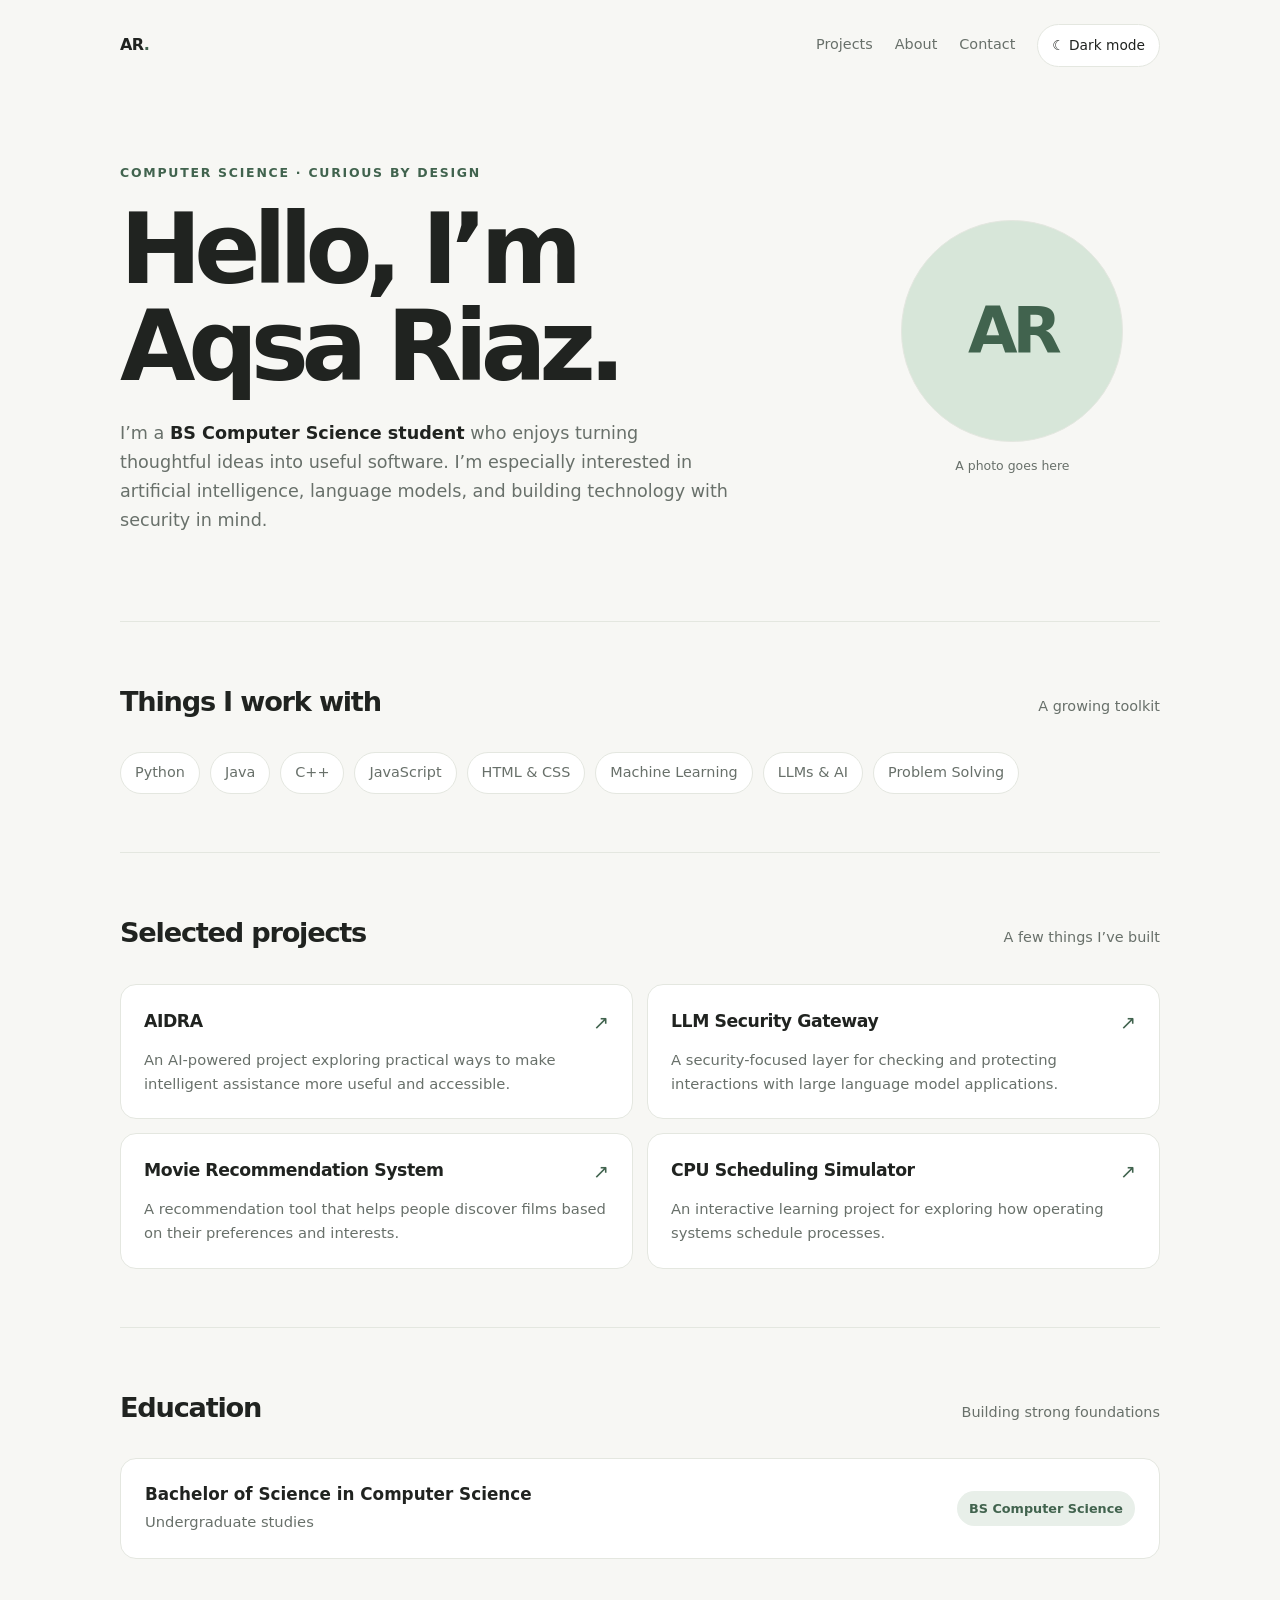
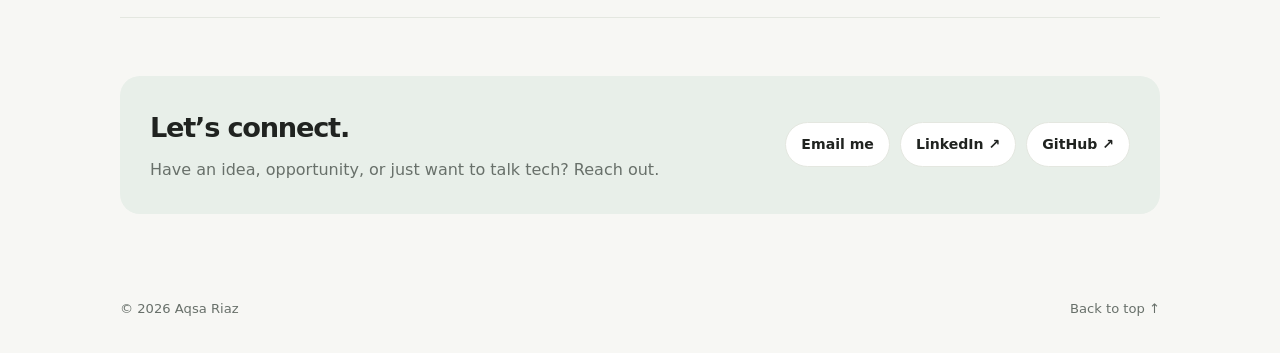
==== index.html @ 2c0501d6 "Rename index.html.Html to index.html" ====
<!doctype html>
<html lang="en" data-theme="light">
<head>
<meta charset="utf-8">
<meta name="viewport" content="width=device-width, initial-scale=1">
<meta name="theme-color" content="#f7f7f4">
<meta name="description" content="Portfolio of Aqsa Riaz, a computer science student interested in AI, security, and thoughtful software.">
<title>Aqsa Riaz — Computer Science</title>
<style>
:root{color-scheme:light;--bg:#f7f7f4;--surface:#fff;--ink:#202320;--muted:#68706a;--line:#e4e7e0;--accent:#41634e;--accent-soft:#e8efe9;--glow:#d7e6d9;--shadow:0 16px 50px rgba(38,48,38,.07)}
[data-theme="dark"]{color-scheme:dark;--bg:#151916;--surface:#1e241f;--ink:#edf0e9;--muted:#a5afa5;--line:#343d35;--accent:#b3d4b6;--accent-soft:#29372c;--glow:#27362b;--shadow:0 16px 50px rgba(0,0,0,.18)}
*{box-sizing:border-box}html{scroll-behavior:smooth}body{margin:0;background:var(--bg);color:var(--ink);font:16px/1.65 system-ui,-apple-system,"Segoe UI",sans-serif;transition:background .25s,color .25s}a{color:inherit}a:focus-visible,button:focus-visible{outline:3px solid var(--accent);outline-offset:4px}.wrap{width:min(1040px,calc(100% - 40px));margin:auto}.topbar{display:flex;justify-content:space-between;align-items:center;padding:24px 0}.wordmark{font-weight:750;letter-spacing:-.04em;text-decoration:none}.top-actions{display:flex;gap:22px;align-items:center}.top-actions a{font-size:.9rem;color:var(--muted);text-decoration:none}.top-actions a:hover{color:var(--ink)}.theme-toggle{border:1px solid var(--line);background:var(--surface);color:var(--ink);border-radius:999px;padding:9px 14px;font:inherit;font-size:.86rem;cursor:pointer}.hero{display:grid;grid-template-columns:1.4fr .6fr;gap:56px;align-items:center;padding:72px 0 86px}.eyebrow{color:var(--accent);font-size:.78rem;letter-spacing:.14em;text-transform:uppercase;font-weight:750}.hero h1{font-size:clamp(3.2rem,8vw,6.1rem);line-height:.99;letter-spacing:-.075em;margin:18px 0 24px;max-width:700px}.hero p{max-width:610px;color:var(--muted);font-size:1.1rem;margin:0}.hero p strong{color:var(--ink);font-weight:650}.portrait-wrap{position:relative;justify-self:center}.portrait{display:grid;place-items:center;width:222px;aspect-ratio:1;border-radius:50%;background:var(--glow);border:1px solid var(--line);color:var(--accent);font-size:4rem;font-weight:700;letter-spacing:-.08em}.portrait-caption{text-align:center;color:var(--muted);font-size:.78rem;margin-top:14px}.section{padding:58px 0;border-top:1px solid var(--line)}.section-head{display:flex;align-items:baseline;justify-content:space-between;gap:20px;margin-bottom:28px}.section h2{font-size:1.7rem;letter-spacing:-.045em;margin:0}.section-note{color:var(--muted);font-size:.9rem}.skills{display:flex;flex-wrap:wrap;gap:10px}.tag{border:1px solid var(--line);background:var(--surface);border-radius:999px;padding:8px 14px;font-size:.9rem;color:var(--muted)}.projects{display:grid;grid-template-columns:repeat(2,1fr);gap:14px}.project{background:var(--surface);border:1px solid var(--line);border-radius:16px;padding:22px 23px;transition:transform .18s,border-color .18s,box-shadow .18s}.project:hover{transform:translateY(-3px);border-color:var(--accent);box-shadow:var(--shadow)}.project-top{display:flex;justify-content:space-between;gap:16px;align-items:start}.project h3{font-size:1.08rem;letter-spacing:-.025em;margin:0}.project-mark{color:var(--accent);font-size:1.2rem}.project p{font-size:.92rem;color:var(--muted);margin:9px 0 0}.education{display:flex;justify-content:space-between;gap:20px;align-items:center;background:var(--surface);border:1px solid var(--line);border-radius:16px;padding:22px 24px}.education strong{display:block;font-size:1.05rem}.education span{color:var(--muted);font-size:.92rem}.edu-badge{white-space:nowrap;background:var(--accent-soft);color:var(--accent)!important;border-radius:999px;padding:7px 12px;font-size:.8rem!important;font-weight:650}.contact{display:flex;align-items:center;justify-content:space-between;gap:28px;background:var(--accent-soft);border-radius:20px;padding:30px}.contact h2{margin:0 0 7px}.contact p{color:var(--muted);margin:0}.contact-links{display:flex;gap:10px;flex-wrap:wrap}.contact-links a{display:inline-block;padding:10px 15px;border-radius:999px;background:var(--surface);text-decoration:none;font-size:.88rem;font-weight:650;border:1px solid var(--line)}.contact-links a:hover{border-color:var(--accent)}footer{display:flex;justify-content:space-between;padding:26px 0 34px;color:var(--muted);font-size:.82rem}footer a{text-decoration:none}::selection{background:var(--glow)}
@media(max-width:700px){.wrap{width:min(100% - 32px,560px)}.topbar{padding:18px 0}.top-actions{gap:14px}.top-actions a{display:none}.hero{grid-template-columns:1fr;gap:34px;padding:52px 0 62px}.hero h1{font-size:clamp(3.15rem,15vw,5rem)}.portrait-wrap{grid-row:1;justify-self:start}.portrait{width:132px;font-size:2.7rem}.portrait-caption{font-size:.72rem}.section{padding:42px 0}.projects{grid-template-columns:1fr}.section-head{align-items:start;flex-direction:column;gap:3px}.contact{align-items:start;flex-direction:column;padding:24px}.education{align-items:start;flex-direction:column;gap:14px}footer{gap:14px;flex-direction:column}}
@media(prefers-reduced-motion:reduce){*,*::before,*::after{scroll-behavior:auto!important;transition:none!important}}
</style>
</head>
<body>
<div class="wrap">
  <header class="topbar">
    <a class="wordmark" href="#home" aria-label="Aqsa Riaz, home">AR<span style="color:var(--accent)">.</span></a>
    <nav class="top-actions" aria-label="Main navigation">
      <a href="#work">Projects</a><a href="#about">About</a><a href="#contact">Contact</a>
      <button class="theme-toggle" id="themeToggle" type="button" aria-label="Switch to dark mode" aria-pressed="false">☾ <span>Dark mode</span></button>
    </nav>
  </header>
  <main id="home">
    <section class="hero" aria-labelledby="intro-title">
      <div>
        <div class="eyebrow">Computer science · Curious by design</div>
        <h1 id="intro-title">Hello, I’m<br>Aqsa Riaz.</h1>
        <p>I’m a <strong>BS Computer Science student</strong> who enjoys turning thoughtful ideas into useful software. I’m especially interested in artificial intelligence, language models, and building technology with security in mind.</p>
      </div>
      <div class="portrait-wrap" aria-label="Profile photo placeholder">
        <div class="portrait" role="img" aria-label="Photo placeholder with initials AR">AR</div>
        <div class="portrait-caption">A photo goes here</div>
      </div>
    </section>

    <section class="section" id="about" aria-labelledby="skills-title">
      <div class="section-head"><h2 id="skills-title">Things I work with</h2><span class="section-note">A growing toolkit</span></div>
      <div class="skills" aria-label="Skills"><span class="tag">Python</span><span class="tag">Java</span><span class="tag">C++</span><span class="tag">JavaScript</span><span class="tag">HTML &amp; CSS</span><span class="tag">Machine Learning</span><span class="tag">LLMs &amp; AI</span><span class="tag">Problem Solving</span></div>
    </section>

    <section class="section" id="work" aria-labelledby="projects-title">
      <div class="section-head"><h2 id="projects-title">Selected projects</h2><span class="section-note">A few things I’ve built</span></div>
      <div class="projects">
        <article class="project"><div class="project-top"><h3>AIDRA</h3><span class="project-mark" aria-hidden="true">↗</span></div><p>An AI-powered project exploring practical ways to make intelligent assistance more useful and accessible.</p></article>
        <article class="project"><div class="project-top"><h3>LLM Security Gateway</h3><span class="project-mark" aria-hidden="true">↗</span></div><p>A security-focused layer for checking and protecting interactions with large language model applications.</p></article>
        <article class="project"><div class="project-top"><h3>Movie Recommendation System</h3><span class="project-mark" aria-hidden="true">↗</span></div><p>A recommendation tool that helps people discover films based on their preferences and interests.</p></article>
        <article class="project"><div class="project-top"><h3>CPU Scheduling Simulator</h3><span class="project-mark" aria-hidden="true">↗</span></div><p>An interactive learning project for exploring how operating systems schedule processes.</p></article>
      </div>
    </section>

    <section class="section" aria-labelledby="education-title">
      <div class="section-head"><h2 id="education-title">Education</h2><span class="section-note">Building strong foundations</span></div>
      <div class="education"><div><strong>Bachelor of Science in Computer Science</strong><span>Undergraduate studies</span></div><span class="edu-badge">BS Computer Science</span></div>
    </section>

    <section class="section" id="contact" aria-labelledby="contact-title">
      <div class="contact"><div><h2 id="contact-title">Let’s connect.</h2><p>Have an idea, opportunity, or just want to talk tech? Reach out.</p></div><div class="contact-links"><a href="mailto:your.email@example.com" aria-label="Email Aqsa (replace placeholder address)">Email me</a><a href="https://www.linkedin.com/in/your-profile" target="_blank" rel="noopener noreferrer">LinkedIn ↗</a><a href="https://github.com/your-username" target="_blank" rel="noopener noreferrer">GitHub ↗</a></div></div>
    </section>
  </main>
  <footer><span>© <span id="year"></span> Aqsa Riaz</span><a href="#home">Back to top ↑</a></footer>
</div>
<script>
(() => {
  const root = document.documentElement;
  const button = document.getElementById('themeToggle');
  const label = button.querySelector('span');
  const stored = localStorage.getItem('aqsa-theme');
  const preferred = window.matchMedia('(prefers-color-scheme: dark)').matches ? 'dark' : 'light';
  function setTheme(theme) {
    root.dataset.theme = theme;
    const dark = theme === 'dark';
    button.setAttribute('aria-pressed', String(dark));
    button.setAttribute('aria-label', `Switch to ${dark ? 'light' : 'dark'} mode`);
    button.firstChild.textContent = dark ? '☀ ' : '☾ ';
    label.textContent = dark ? 'Light mode' : 'Dark mode';
    document.querySelector('meta[name="theme-color"]').content = dark ? '#151916' : '#f7f7f4';
  }
  setTheme(stored || preferred);
  button.addEventListener('click', () => {
    const next = root.dataset.theme === 'dark' ? 'light' : 'dark';
    setTheme(next);
    localStorage.setItem('aqsa-theme', next);
  });
  document.getElementById('year').textContent = new Date().getFullYear();
})();
</script>
</body>
</html>
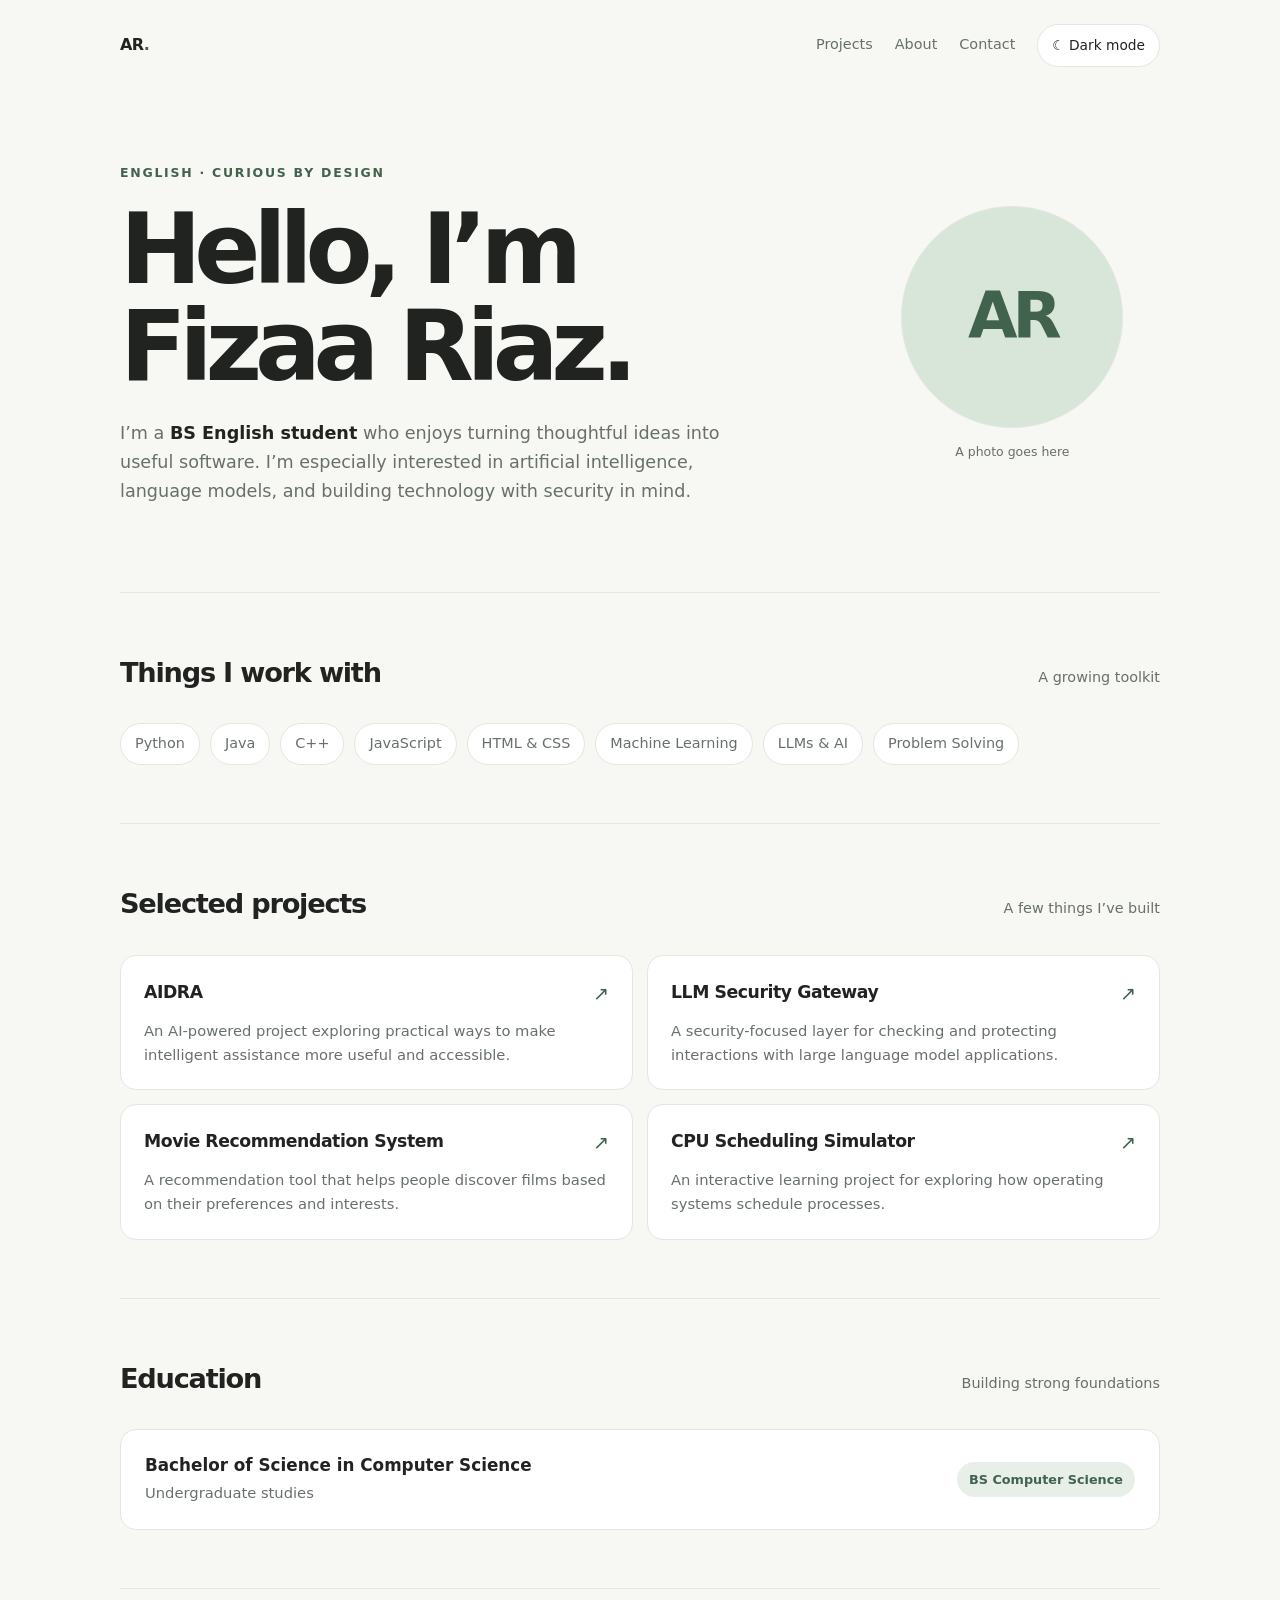
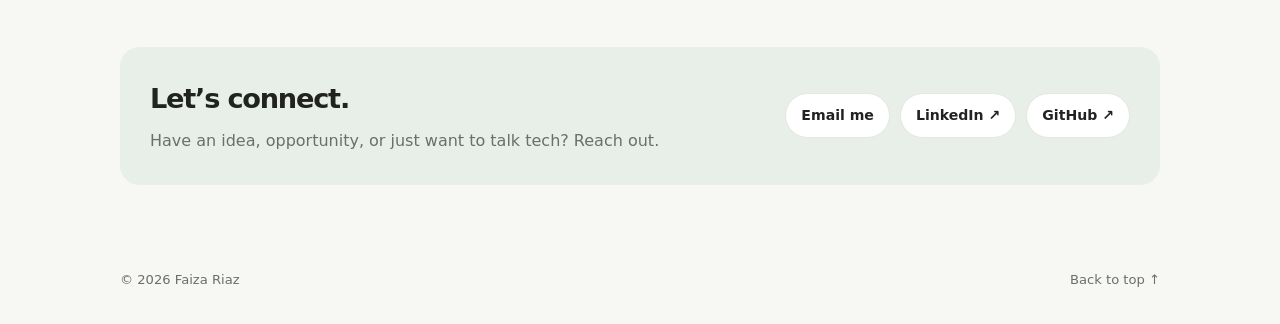
==== commit d2d45ae6: "Merge GitHub changes and update portfolio" ====
--- a/index.html
+++ b/index.html
@@ -17,7 +17,7 @@
 <body>
 <div class="wrap">
   <header class="topbar">
-    <a class="wordmark" href="#home" aria-label="Aqsa Riaz, home">AR<span style="color:var(--accent)">.</span></a>
+    <a class="wordmark" href="#home" aria-label="Faiza Riaz, home">AR<span style="color:var(--accent)">.</span></a>
     <nav class="top-actions" aria-label="Main navigation">
       <a href="#work">Projects</a><a href="#about">About</a><a href="#contact">Contact</a>
       <button class="theme-toggle" id="themeToggle" type="button" aria-label="Switch to dark mode" aria-pressed="false">☾ <span>Dark mode</span></button>
@@ -26,9 +26,9 @@
   <main id="home">
     <section class="hero" aria-labelledby="intro-title">
       <div>
-        <div class="eyebrow">Computer science · Curious by design</div>
-        <h1 id="intro-title">Hello, I’m<br>Aqsa Riaz.</h1>
-        <p>I’m a <strong>BS Computer Science student</strong> who enjoys turning thoughtful ideas into useful software. I’m especially interested in artificial intelligence, language models, and building technology with security in mind.</p>
+        <div class="eyebrow">English · Curious by design</div>
+        <h1 id="intro-title">Hello, I’m<br>Fizaa Riaz.</h1>
+        <p>I’m a <strong>BS English student</strong> who enjoys turning thoughtful ideas into useful software. I’m especially interested in artificial intelligence, language models, and building technology with security in mind.</p>
       </div>
       <div class="portrait-wrap" aria-label="Profile photo placeholder">
         <div class="portrait" role="img" aria-label="Photo placeholder with initials AR">AR</div>
@@ -60,14 +60,14 @@
       <div class="contact"><div><h2 id="contact-title">Let’s connect.</h2><p>Have an idea, opportunity, or just want to talk tech? Reach out.</p></div><div class="contact-links"><a href="mailto:your.email@example.com" aria-label="Email Aqsa (replace placeholder address)">Email me</a><a href="https://www.linkedin.com/in/your-profile" target="_blank" rel="noopener noreferrer">LinkedIn ↗</a><a href="https://github.com/your-username" target="_blank" rel="noopener noreferrer">GitHub ↗</a></div></div>
     </section>
   </main>
-  <footer><span>© <span id="year"></span> Aqsa Riaz</span><a href="#home">Back to top ↑</a></footer>
+  <footer><span>© <span id="year"></span> Faiza Riaz</span><a href="#home">Back to top ↑</a></footer>
 </div>
 <script>
 (() => {
   const root = document.documentElement;
   const button = document.getElementById('themeToggle');
   const label = button.querySelector('span');
-  const stored = localStorage.getItem('aqsa-theme');
+  const stored = localStorage.getItem('Faiza-theme');
   const preferred = window.matchMedia('(prefers-color-scheme: dark)').matches ? 'dark' : 'light';
   function setTheme(theme) {
     root.dataset.theme = theme;
